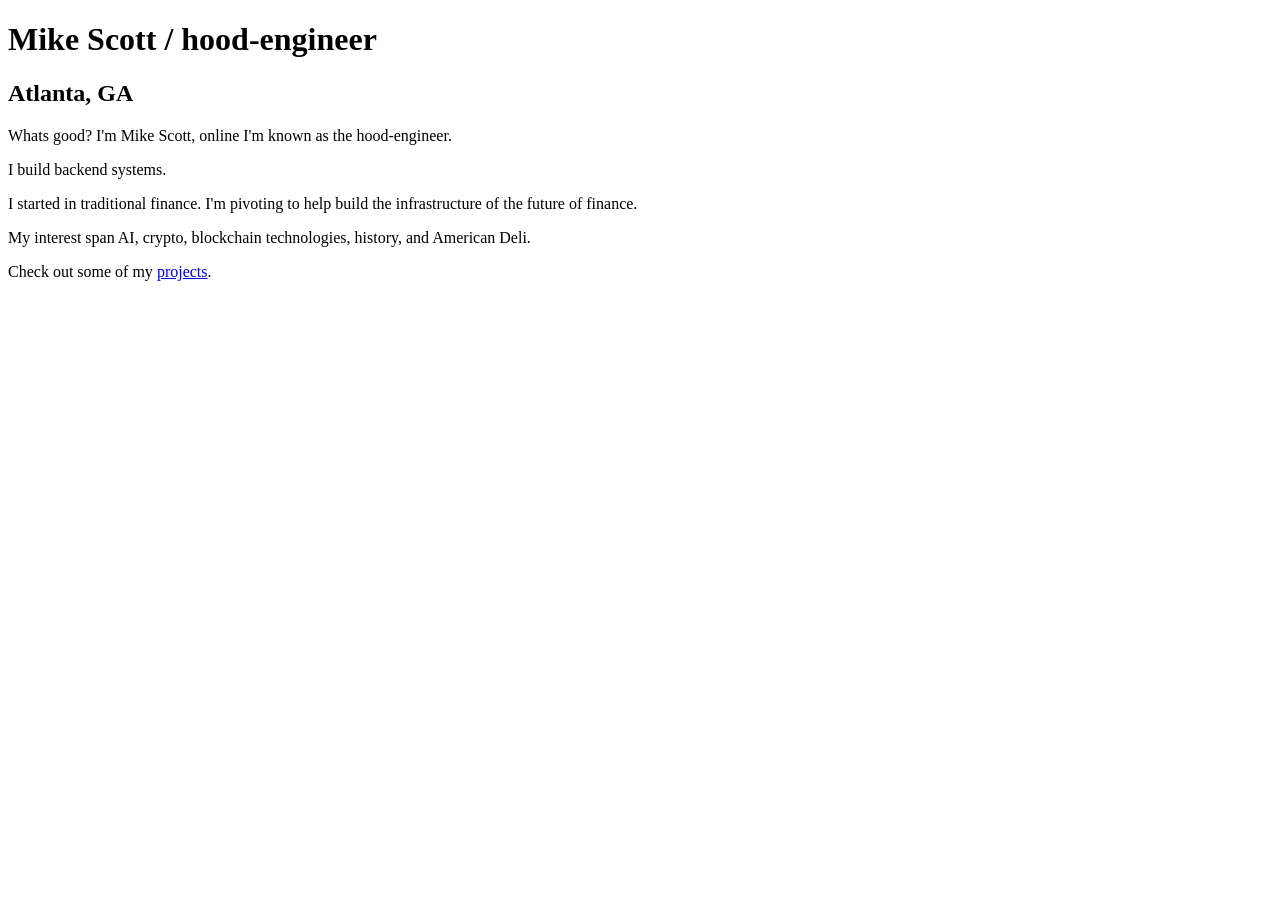
==== index.html @ 0eda24ce "html" ====
<!DOCTYPE html>
<html>
    <head>
        <title>Hood-Engineer</title>
        
    </head>
    <body>
        <h1>Mike Scott / hood-engineer</h1>
        <h2>Atlanta, GA</h2>
        <p>Whats good? I'm Mike Scott, online I'm known as the hood-engineer.</p>
        <p>I build backend systems.</p>
        <p>I started in traditional finance. I'm pivoting to help build the infrastructure of the future of finance.</p>
        <p>My interest span AI, crypto, blockchain technologies, history, and American Deli.</p>
        <p>Check out some of my <a href="projects.html">projects</a>.</p>
    </body>
</html>
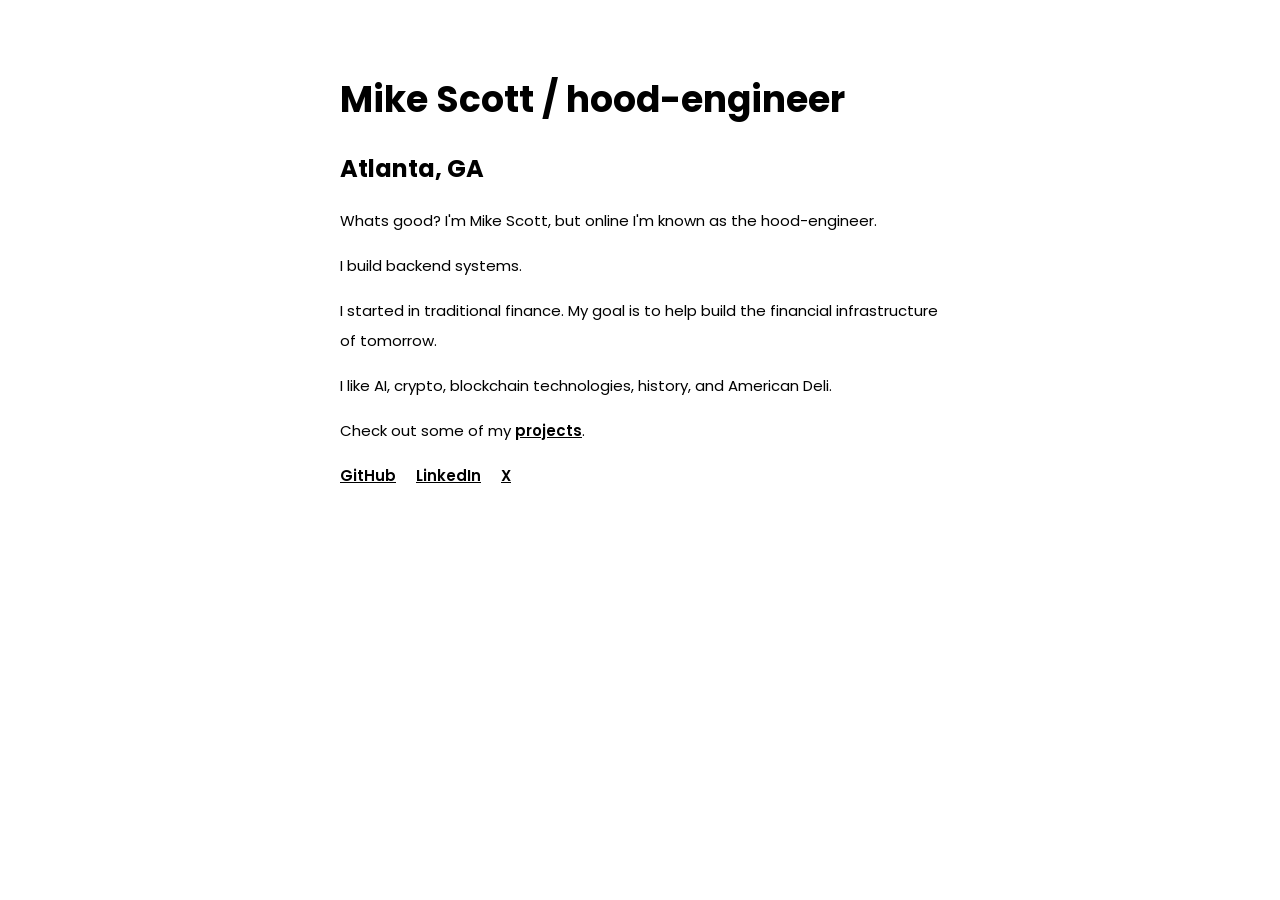
==== commit 6f1243dc: "add styling and social links" ====
--- a/index.html
+++ b/index.html
@@ -2,15 +2,25 @@
 <html>
     <head>
         <title>Hood-Engineer</title>
-        
+        <link href="https://fonts.googleapis.com/css2?family=Poppins:wght@300;400;700&display=swap" rel="stylesheet">
+        <link rel="stylesheet" href="style.css">
     </head>
     <body>
-        <h1>Mike Scott / hood-engineer</h1>
-        <h2>Atlanta, GA</h2>
-        <p>Whats good? I'm Mike Scott, online I'm known as the hood-engineer.</p>
-        <p>I build backend systems.</p>
-        <p>I started in traditional finance. I'm pivoting to help build the infrastructure of the future of finance.</p>
-        <p>My interest span AI, crypto, blockchain technologies, history, and American Deli.</p>
-        <p>Check out some of my <a href="projects.html">projects</a>.</p>
+        <div class="main">
+            <h1>Mike Scott / hood-engineer</h1>
+            <h2>Atlanta, GA</h2>
+            <div class="content">
+                <p>Whats good? I'm Mike Scott, but online I'm known as the hood-engineer.</p>
+                <p>I build backend systems.</p>
+                <p>I started in traditional finance. My goal is to help build the financial infrastructure of tomorrow.</p>
+                <p>I like AI, crypto, blockchain technologies, history, and American Deli.</p>
+                <p>Check out some of my <a href="projects.html">projects</a>.</p>
+            <div class="social-links">
+                 <a href="your-github-url" target="_blank">GitHub</a>
+                 <a href="your-linkedin-url" target="_blank">LinkedIn</a>
+                 <a href="your-x-url" target="_blank">X</a>
+            </div>
+            </div>
+        </div>
     </body>
 </html>
--- a/style.css
+++ b/style.css
@@ -0,0 +1,38 @@
+body {
+
+    background-color: white;
+    font-family: 'Poppins', sans-serif;
+    color: black;
+    padding:40px ;
+    
+}
+
+.main {
+    max-width: 600px;
+    margin: 0 auto;
+    
+}
+
+.content {
+
+    font-size: 15px;
+    font-weight: 400;
+    line-height: 2.0;
+}
+
+h1 {
+
+    font-size: 36px;
+}
+
+.social-links {
+    display: flex;
+    gap: 20px;
+    text-align: center;
+}
+
+a {
+    color: black;
+   font-weight: 600;
+   
+}
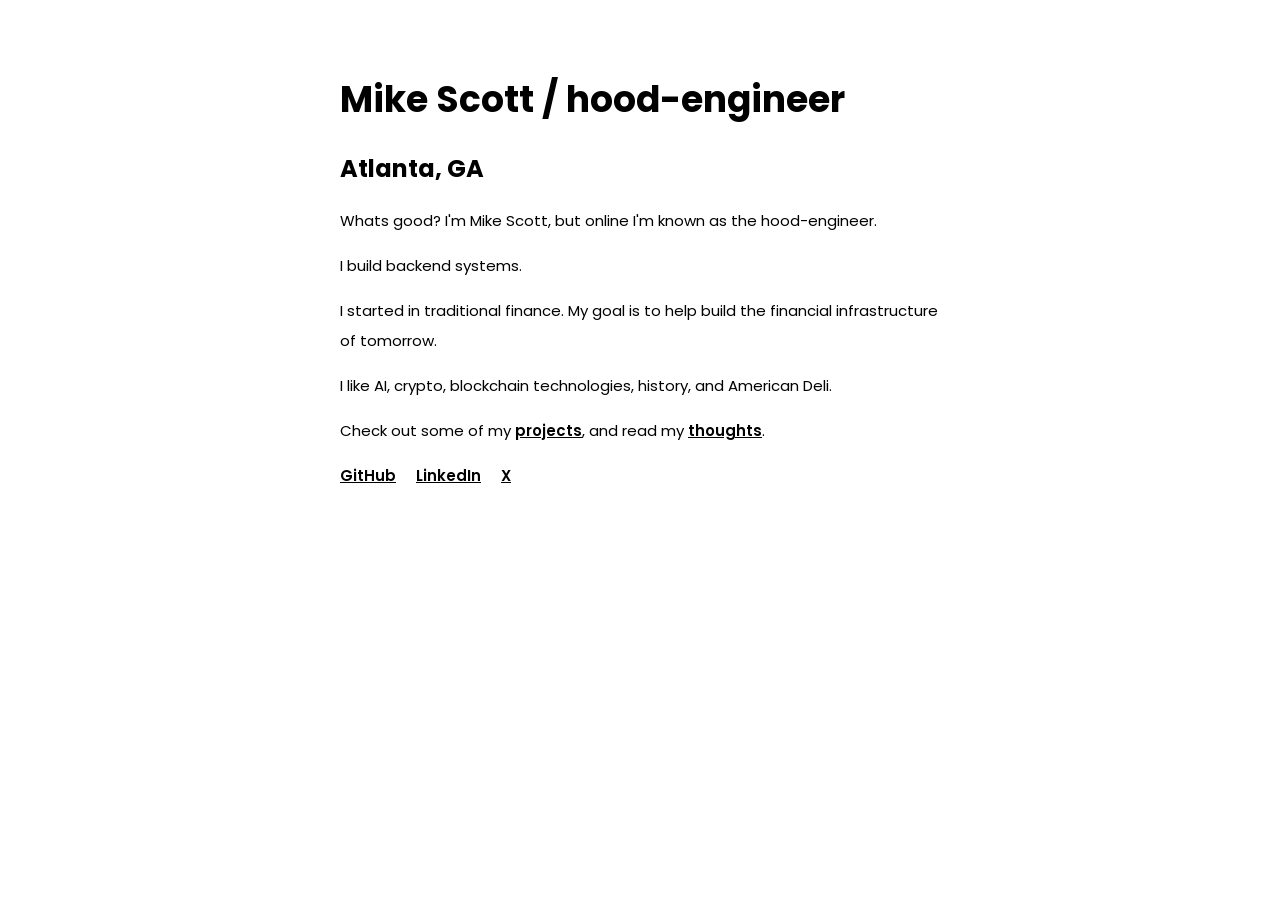
==== commit 125efd45: "add blog page and thoughts link" ====
--- a/index.html
+++ b/index.html
@@ -4,6 +4,7 @@
         <title>Hood-Engineer</title>
         <link href="https://fonts.googleapis.com/css2?family=Poppins:wght@300;400;700&display=swap" rel="stylesheet">
         <link rel="stylesheet" href="style.css">
+        <link rel="icon" type="image/png" href="favicon.png">
     </head>
     <body>
         <div class="main">
@@ -14,13 +15,14 @@
                 <p>I build backend systems.</p>
                 <p>I started in traditional finance. My goal is to help build the financial infrastructure of tomorrow.</p>
                 <p>I like AI, crypto, blockchain technologies, history, and American Deli.</p>
-                <p>Check out some of my <a href="projects.html">projects</a>.</p>
+                <p>Check out some of my <a href="project-page.html">projects</a>, and read my <a href="blog.html">thoughts</a>.</p>
             <div class="social-links">
-                 <a href="your-github-url" target="_blank">GitHub</a>
-                 <a href="your-linkedin-url" target="_blank">LinkedIn</a>
-                 <a href="your-x-url" target="_blank">X</a>
+                 <a href="https://github.com/hoodengineer" target="_blank">GitHub</a>
+                 <a href="https://www.linkedin.com/in/mmscottjr/" target="_blank">LinkedIn</a>
+                 <a href="https://x.com/hoodengineerguy" target="_blank">X</a>
             </div>
             </div>
         </div>
+        <script src="blog.js"></script>
     </body>
 </html>
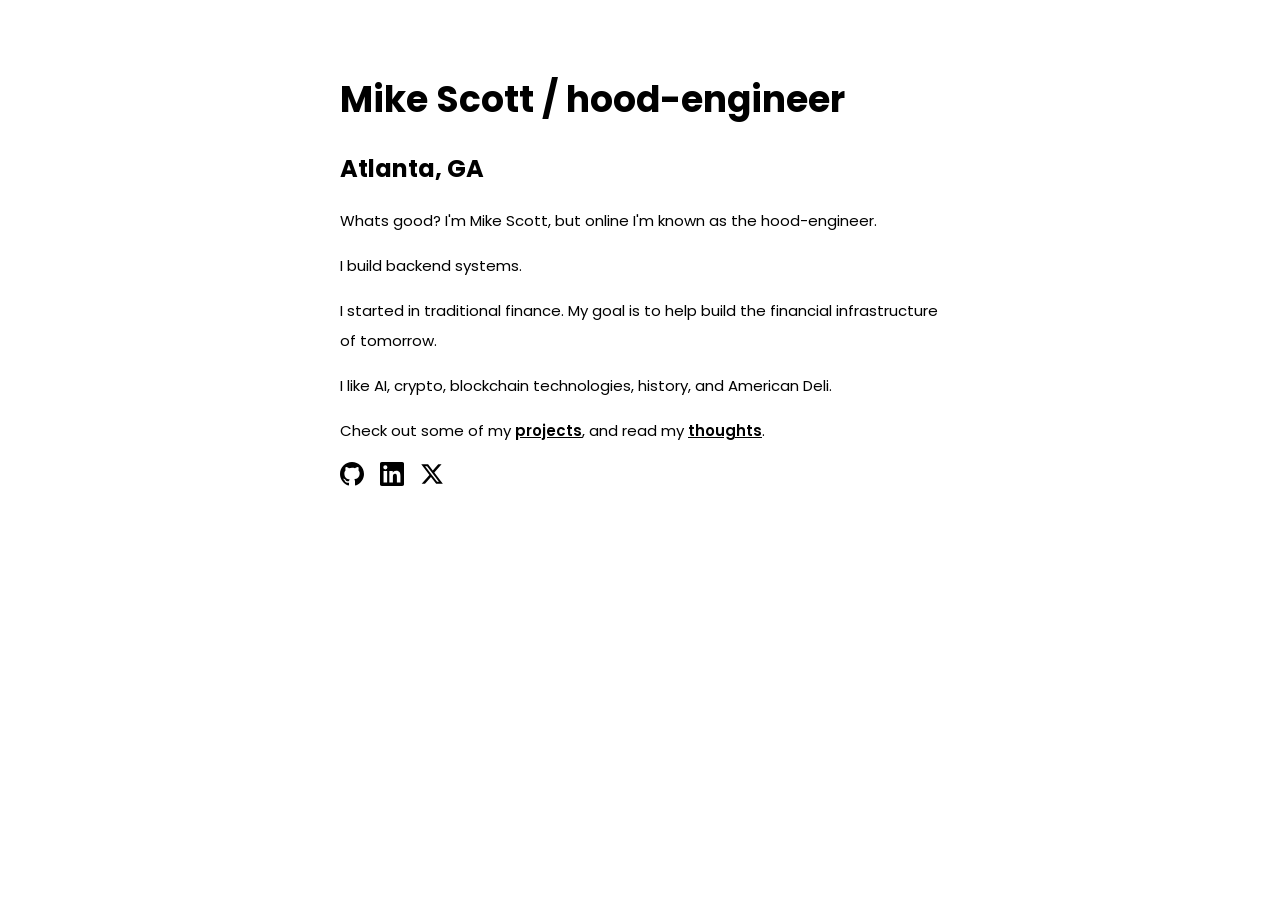
==== commit 034a50be: "social buttons" ====
--- a/index.html
+++ b/index.html
@@ -17,9 +17,21 @@
                 <p>I like AI, crypto, blockchain technologies, history, and American Deli.</p>
                 <p>Check out some of my <a href="project-page.html">projects</a>, and read my <a href="blog.html">thoughts</a>.</p>
             <div class="social-links">
-                 <a href="https://github.com/hoodengineer" target="_blank">GitHub</a>
-                 <a href="https://www.linkedin.com/in/mmscottjr/" target="_blank">LinkedIn</a>
-                 <a href="https://x.com/hoodengineerguy" target="_blank">X</a>
+                <a href="https://github.com/hoodengineer" target="_blank" aria-label="GitHub">
+                    <svg xmlns="http://www.w3.org/2000/svg" width="24" height="24" viewBox="0 0 24 24" fill="currentColor">
+                        <path d="M12 0C5.37 0 0 5.37 0 12c0 5.3 3.438 9.8 8.205 11.385.6.113.82-.258.82-.577v-2.165c-3.338.726-4.033-1.416-4.033-1.416-.546-1.387-1.333-1.756-1.333-1.756-1.089-.745.083-.729.083-.729 1.205.084 1.839 1.237 1.839 1.237 1.07 1.834 2.807 1.304 3.492.997.107-.775.418-1.305.762-1.604-2.665-.305-5.467-1.334-5.467-5.931 0-1.311.469-2.381 1.236-3.221-.124-.303-.535-1.524.117-3.176 0 0 1.008-.322 3.301 1.23A11.509 11.509 0 0 1 12 5.803c1.02.005 2.047.138 3.006.404 2.291-1.552 3.297-1.23 3.297-1.23.653 1.653.242 2.874.118 3.176.77.84 1.235 1.911 1.235 3.221 0 4.609-2.807 5.624-5.479 5.921.43.372.823 1.102.823 2.222v3.293c0 .319.192.694.801.576C20.566 21.797 24 17.3 24 12c0-6.63-5.37-12-12-12z"/>
+                    </svg>
+                </a>
+                <a href="https://www.linkedin.com/in/mmscottjr/" target="_blank" aria-label="LinkedIn">
+                    <svg xmlns="http://www.w3.org/2000/svg" width="24" height="24" viewBox="0 0 24 24" fill="currentColor">
+                         <path d="M20.447 20.452h-3.554v-5.569c0-1.328-.027-3.037-1.852-3.037-1.853 0-2.136 1.445-2.136 2.939v5.667H9.351V9h3.414v1.561h.046c.477-.9 1.637-1.85 3.37-1.85 3.601 0 4.267 2.37 4.267 5.455v6.286zM5.337 7.433a2.062 2.062 0 0 1-2.063-2.065 2.064 2.064 0 1 1 2.063 2.065zm1.782 13.019H3.555V9h3.564v11.452zM22.225 0H1.771C.792 0 0 .774 0 1.729v20.542C0 23.227.792 24 1.771 24h20.451C23.2 24 24 23.227 24 22.271V1.729C24 .774 23.2 0 22.222 0h.003z"/>
+                    </svg>
+                </a>
+                <a href="https://x.com/hoodengineerguy" target="_blank" aria-label="X">
+                    <svg xmlns="http://www.w3.org/2000/svg" width="24" height="24" viewBox="0 0 24 24" fill="currentColor">
+                        <path d="M18.244 2.25h3.308l-7.227 8.26 8.502 11.24H16.17l-5.214-6.817L4.99 21.75H1.68l7.73-8.835L1.254 2.25H8.08l4.713 6.231zm-1.161 17.52h1.833L7.084 4.126H5.117z"/>
+                    </svg>
+                 </a>
             </div>
             </div>
         </div>
--- a/style.css
+++ b/style.css
@@ -27,10 +27,19 @@
 
 .social-links {
     display: flex;
-    gap: 20px;
-    text-align: center;
+    gap: 16px;
+    margin-top: 1rem;
 }
 
+.social-links a {
+
+    color: inherir;
+}
+
+.social-links a:hover {
+
+    opacity: 0.7;
+}
 a {
     color: black;
    font-weight: 600;
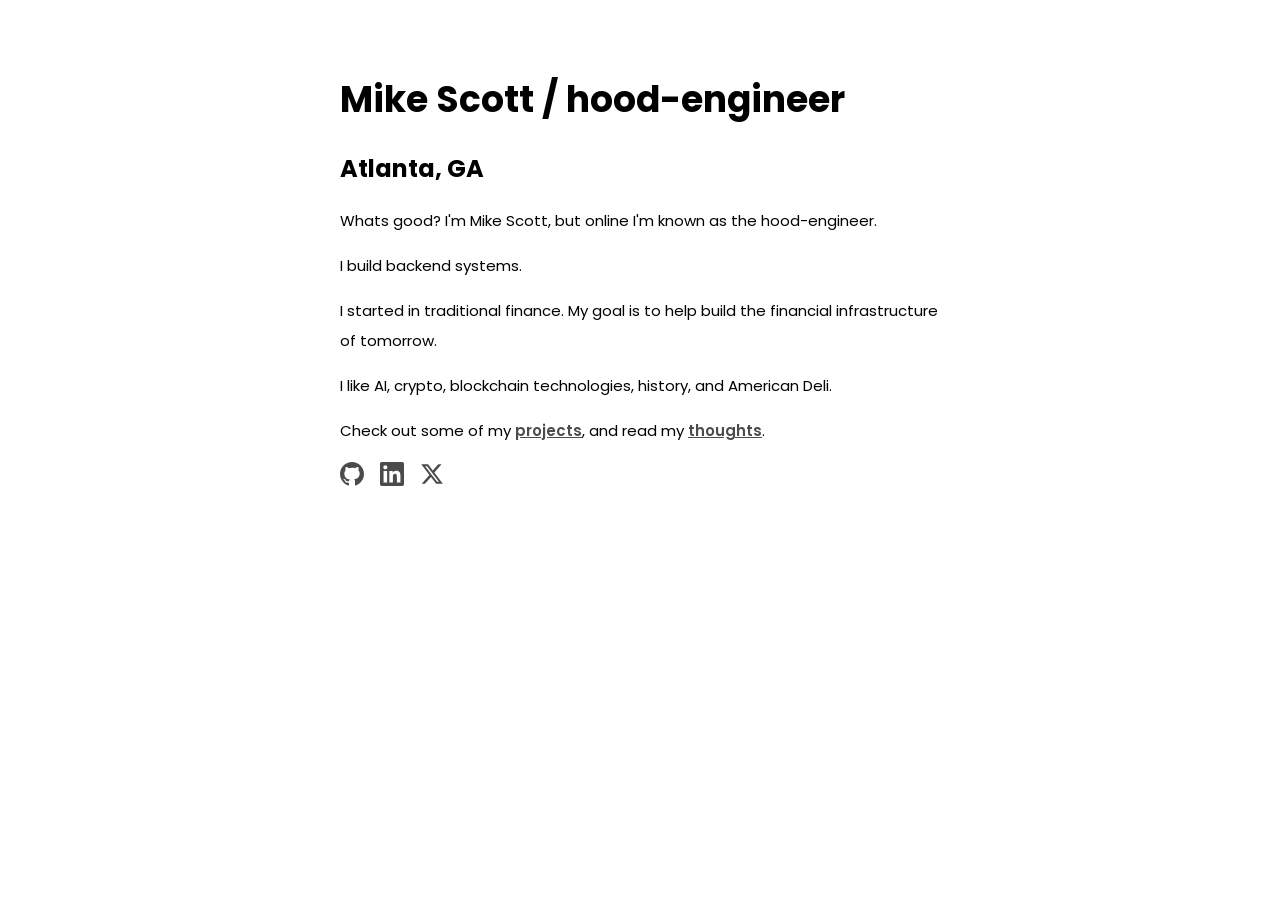
==== commit 6df527f3: "fix blog html" ====
--- a/index.html
+++ b/index.html
@@ -35,6 +35,5 @@
             </div>
             </div>
         </div>
-        <script src="blog.js"></script>
     </body>
 </html>
--- a/style.css
+++ b/style.css
@@ -29,11 +29,12 @@
     display: flex;
     gap: 16px;
     margin-top: 1rem;
+    color: black;
 }
 
 .social-links a {
 
-    color: inherir;
+    color: inherit;
 }
 
 .social-links a:hover {
@@ -43,5 +44,7 @@
 a {
     color: black;
    font-weight: 600;
+   opacity: 0.7;
+   color: inherit;
    
 }
